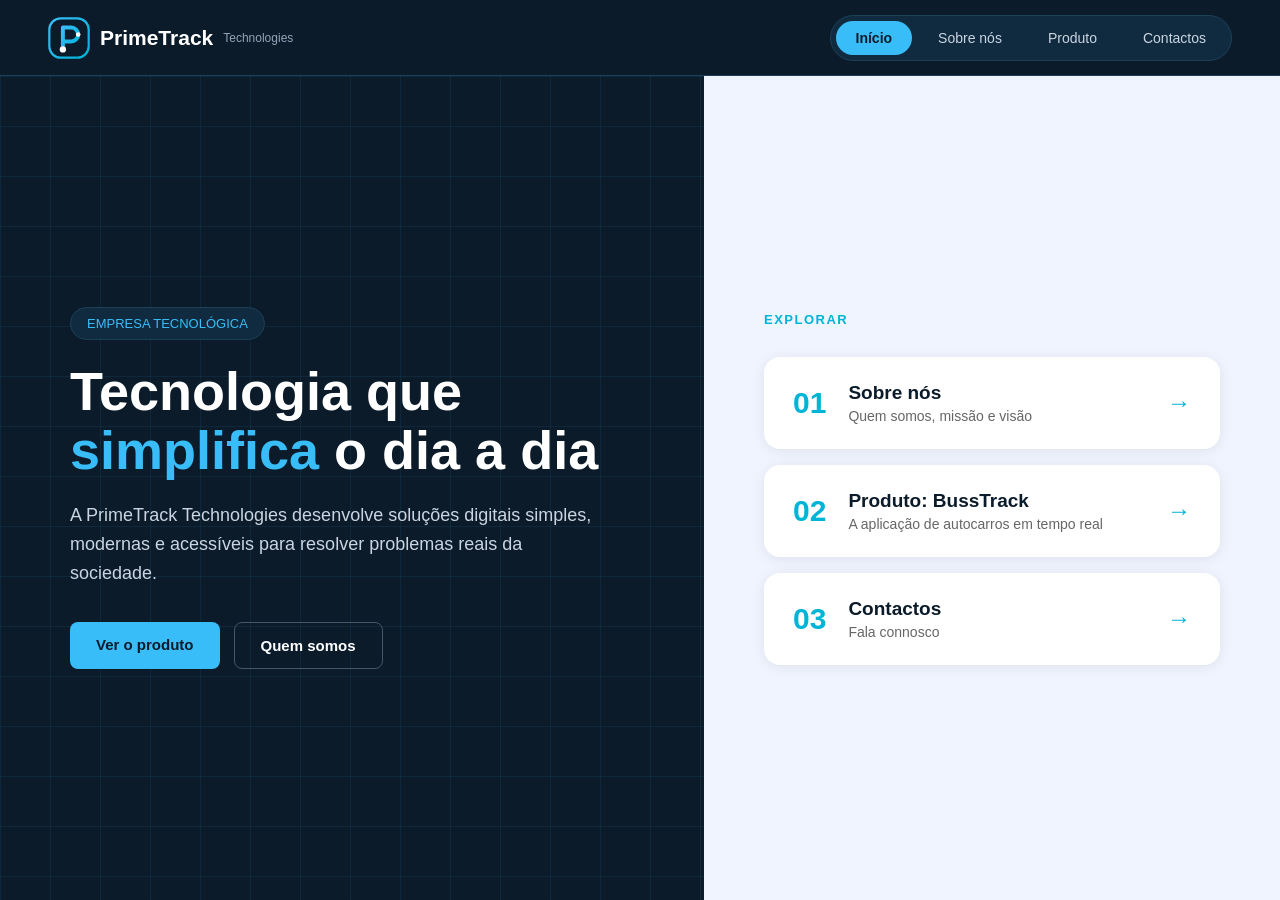
==== index.html @ 3a23d45a "Prepara a publicação dos dois sites no GitHub Pages Atualiza os endereços para sebas00nata.github.io" ====
<!DOCTYPE html>
<html lang="pt">
<head>
    <meta charset="UTF-8">
    <meta name="viewport" content="width=device-width, initial-scale=1.0">
    <title>PrimeTrack</title>
    <!-- A página principal do repositório abre o site da empresa -->
    <meta http-equiv="refresh" content="0; url=site-empresa/">
    <link rel="canonical" href="https://sebas00nata.github.io/PrimeTechCorporate/site-empresa/">
</head>
<body>
    <p>A abrir o site da PrimeTrack… <a href="site-empresa/">Clica aqui</a> se não abrir sozinho.</p>
    <p><a href="busstrack/">Site do BussTrack</a></p>
</body>
</html>
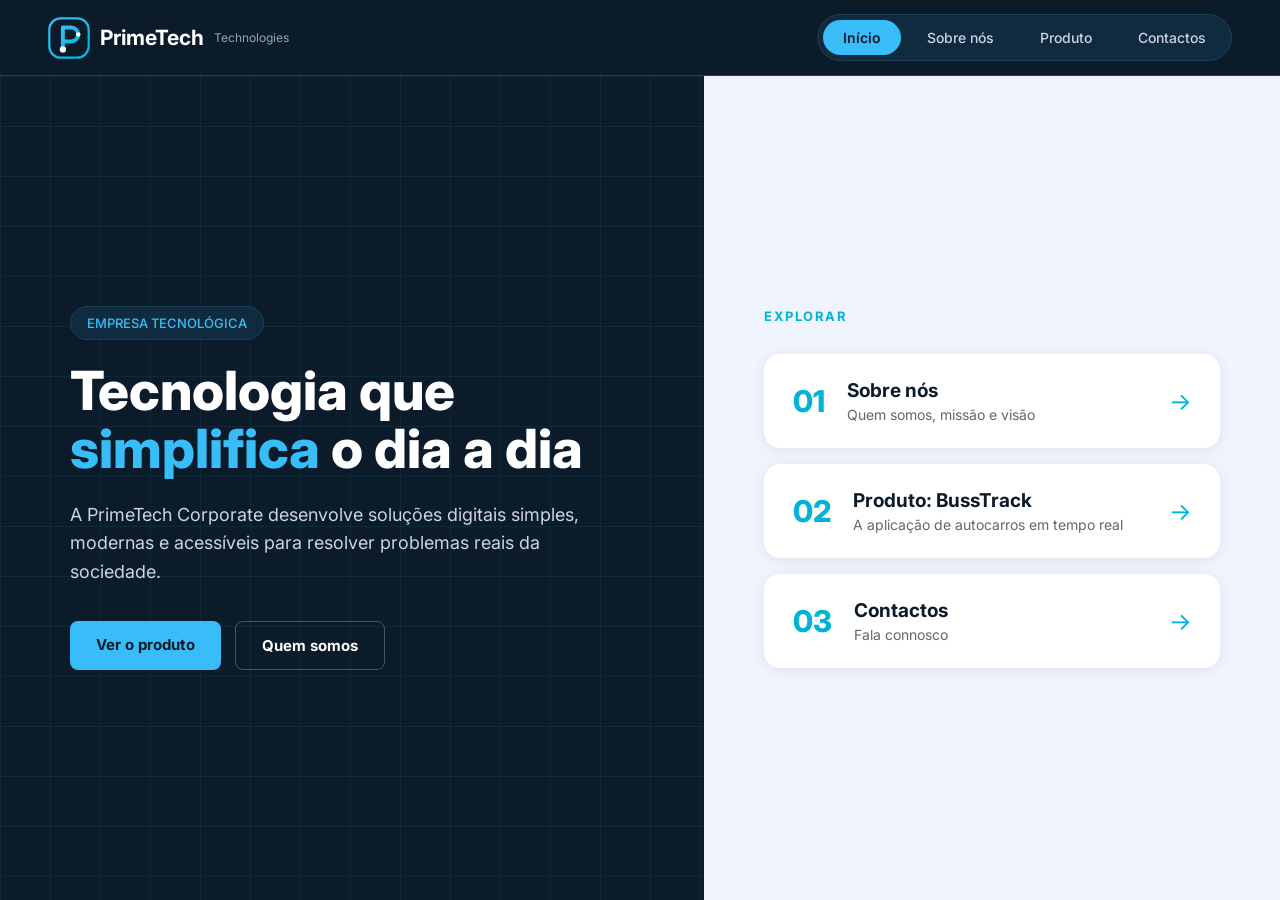
==== commit 2d83c178: "Muda o nome da empresa para PrimeTech Corporate Substitui "PrimeTrack Technologies" por "PrimeTech C" ====
--- a/index.html
+++ b/index.html
@@ -3,13 +3,13 @@
 <head>
     <meta charset="UTF-8">
     <meta name="viewport" content="width=device-width, initial-scale=1.0">
-    <title>PrimeTrack</title>
+    <title>PrimeTech</title>
     <!-- A página principal do repositório abre o site da empresa -->
     <meta http-equiv="refresh" content="0; url=site-empresa/">
     <link rel="canonical" href="https://sebas00nata.github.io/PrimeTechCorporate/site-empresa/">
 </head>
 <body>
-    <p>A abrir o site da PrimeTrack… <a href="site-empresa/">Clica aqui</a> se não abrir sozinho.</p>
+    <p>A abrir o site da PrimeTech… <a href="site-empresa/">Clica aqui</a> se não abrir sozinho.</p>
     <p><a href="busstrack/">Site do BussTrack</a></p>
 </body>
 </html>
